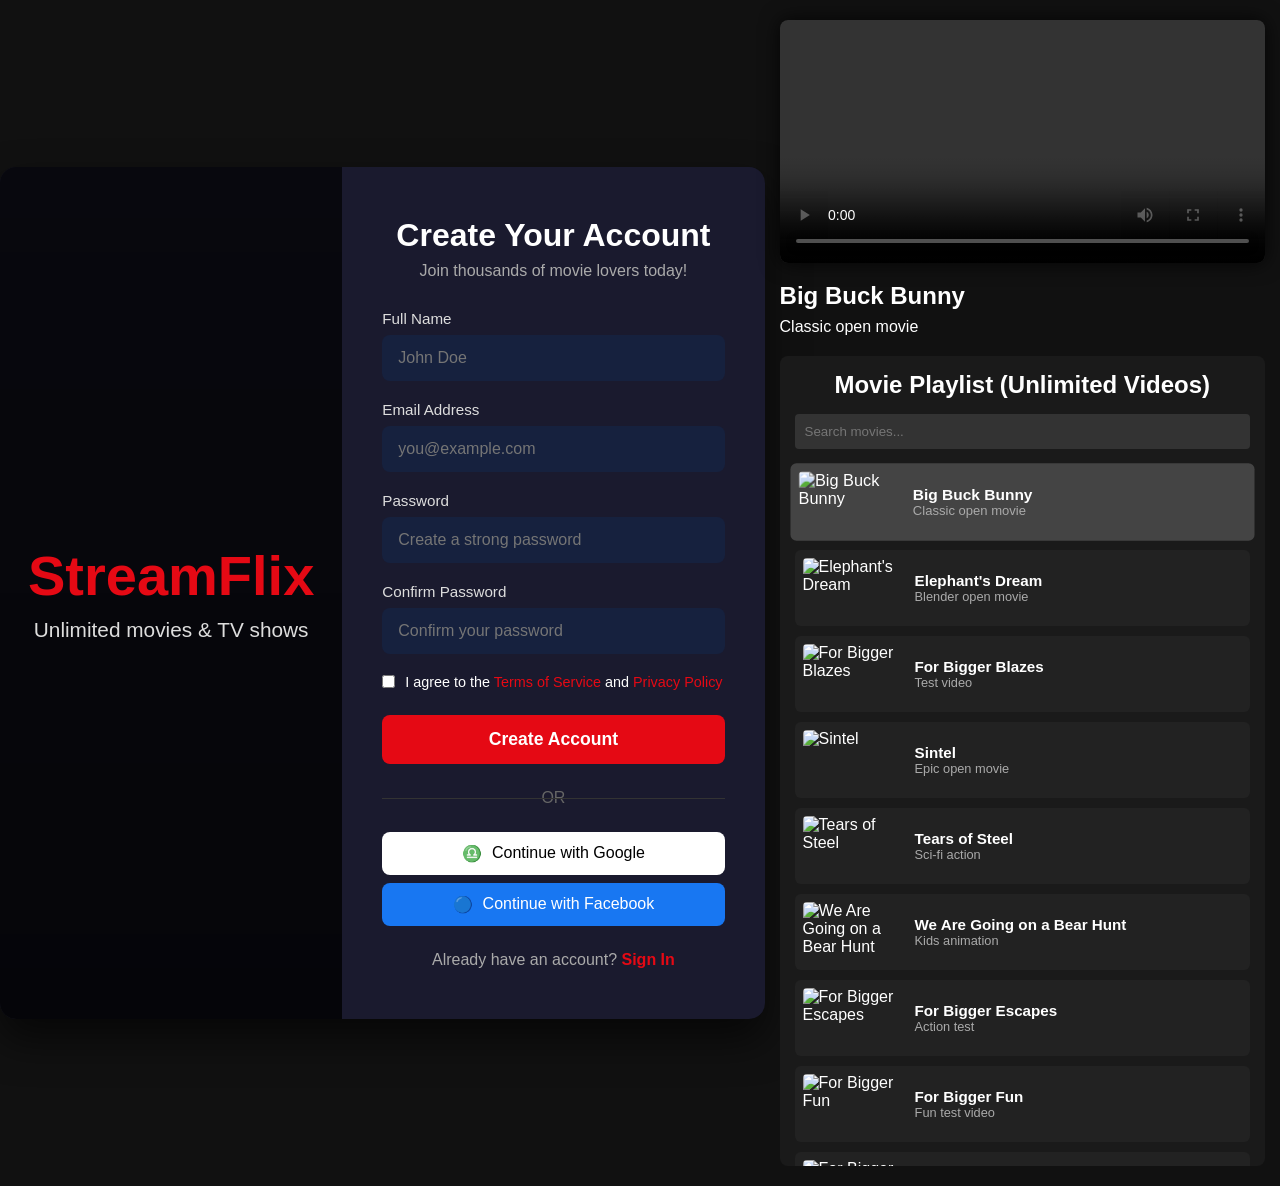
==== movie.html @ 19ef3d85 "Initial commit" ====
<!DOCTYPE html>
<html lang="en">
<head>
  <meta charset="UTF-8">
  <meta name="viewport" content="width=device-width, initial-scale=1.0">
  <title>Movie Streamer</title>
  <link rel="stylesheet" href="style.css">
</head>
<body>

<div class="account-container">
    <!-- Left Side - Image / Branding -->
    <div class="left-side">
      <div class="overlay">
        <h1>StreamFlix</h1>
        <p>Unlimited movies & TV shows</p>
      </div>
    </div>

    <!-- Right Side - Form -->
    <div class="right-side">
      <div class="form-box">
        <h2>Create Your Account</h2>
        <p class="subtitle">Join thousands of movie lovers today!</p>

        <form id="accountForm">
          <div class="input-group">
            <label>Full Name</label>
            <input type="text" id="fullName" placeholder="John Doe" required>
          </div>

          <div class="input-group">
            <label>Email Address</label>
            <input type="email" id="email" placeholder="you@example.com" required>
          </div>

          <div class="input-group">
            <label>Password</label>
            <input type="password" id="password" placeholder="Create a strong password" required>
            <span id="togglePassword" class="toggle-password"></span>
          </div>

          <div class="input-group">
            <label>Confirm Password</label>
            <input type="password" id="confirmPassword" placeholder="Confirm your password" required>
          </div>

          <div class="checkbox-group">
            <input type="checkbox" id="terms" required>
            <label for="terms">I agree to the <a href="#">Terms of Service</a> and <a href="#">Privacy Policy</a></label>
          </div>

          <button type="submit" class="create-btn" onclick= create() >Create Account</button>
        </form>

        <div class="divider">
          <span>OR</span>
        </div>

        <!-- Social Login -->
        <div class="social-login">
          <button class="social-btn google">
            <span>♎                                                              </span> Continue with Google
          </button>
          <button class="social-btn facebook">
            <span>🔵</span> Continue with Facebook
          </button>
        </div>

        <p class="login-link">
          Already have an account? 
          <a href="signin.html">Sign In</a>
        </p>
      </div>
    </div>
  </div>




  <div class="container">
    <!-- Main Player -->
    <div class="player-section">
      <video id="mainVideo" controls width="100%" height="auto">
        Your browser does not support the video tag.
      </video>

      <div class="video-info">
        <h2 id="videoTitle">Select a movie from the playlist</h2>
        <p id="videoDesc">Enjoy free 30mb for siging in</p>
      </div>
    </div>

    <!-- Play  list  Sidebar -->
    <div class="playlist-section">
      <h2>Movie Playlist (Unlimited Videos)</h2>
      <input type="text" id="search" placeholder="Search movies..." onkeyup="filterPlaylist()">

      <div id="playlist" class="playlist"></div>
    </div>
  </div>

  <script src="js.js">
    function create(){
        window.location.href="netflix.html"
    }
  </script>
</body>
</html>
---- style.css ----
* {
  margin: 0;
  padding: 0;
  box-sizing: border-box;
}

body {
  font-family: 'Segoe UI', Arial, sans-serif;
  background: linear-gradient(135deg, #0f0c29, #302b63, #24243e);
  color: #fff;
  min-height: 100vh;
  display: flex;
  align-items: center;
  justify-content: center;
}

.account-container {
  display: flex;
  max-width: 1000px;
  width: 90%;
  background: #1a1a2e;
  border-radius: 16px;
  overflow: hidden;
  box-shadow: 0 20px 40px rgba(0, 0, 0, 0.6);
  margin: 40px auto;
}

.left-side {
  flex: 1;
  background: linear-gradient(rgba(0,0,0,0.7), rgba(0,0,0,0.8)), url('https://picsum.photos/id/1015/800/1000') center/cover no-repeat;
  display: flex;
  align-items: center;
  justify-content: center;
  position: relative;
  min-height: 600px;
}

.overlay {
  text-align: center;
  z-index: 2;
}

.overlay h1 {
  font-size: 3.5rem;
  color: #e50914;
  margin-bottom: 10px;
}

.overlay p {
  font-size: 1.3rem;
  color: #ddd;
}

.right-side {
  flex: 1;
  padding: 50px 40px;
  display: flex;
  align-items: center;
}

.form-box {
  width: 100%;
}

.form-box h2 {
  font-size: 2rem;
  margin-bottom: 8px;
  text-align: center;
}

.subtitle {
  text-align: center;
  color: #aaa;
  margin-bottom: 30px;
}

.input-group {
  position: relative;
  margin-bottom: 20px;
}

.input-group label {
  display: block;
  margin-bottom: 8px;
  font-size: 0.95rem;
  color: #ddd;
}

.input-group input {
  width: 100%;
  padding: 14px 16px;
  border: none;
  border-radius: 8px;
  background: #16213e;
  color: #fff;
  font-size: 1rem;
}

.input-group input:focus {
  outline: 2px solid #e50914;
}

.toggle-password {
  position: absolute;
  right: 15px;
  top: 42px;
  cursor: pointer;
  font-size: 1.3rem;
}

.checkbox-group {
  display: flex;
  align-items: center;
  gap: 10px;
  margin: 15px 0;
  font-size: 0.9rem;
}

.checkbox-group a {
  color: #e50914;
  text-decoration: none;
}

.checkbox-group a:hover {
  text-decoration: underline;
}

.create-btn {
  width: 100%;
  padding: 14px;
  background: #e50914;
  color: white;
  border: none;
  border-radius: 8px;
  font-size: 1.1rem;
  font-weight: bold;
  cursor: pointer;
  margin-top: 10px;
  transition: 0.3s;
}

.create-btn:hover {
  background: #f40612;
  transform: translateY(-2px);
}

.divider {
  text-align: center;
  margin: 25px 0;
  position: relative;
  color: #666;
}

.divider::before {
  content: '';
  position: absolute;
  top: 50%;
  left: 0;
  right: 0;
  height: 1px;
  background: #333;
}

.divider span {
  background: #1a1a2e;
  padding: 0 20px;
}

.social-login button {
  width: 100%;
  padding: 12px;
  margin: 8px 0;
  border: none;
  border-radius: 8px;
  font-size: 1rem;
  cursor: pointer;
  display: flex;
  align-items: center;
  justify-content: center;
  gap: 10px;
}

.social-btn.google {
  background: #fff;
  color: #000;
}

.social-btn.facebook {
  background: #1877f2;
  color: white;
}

.login-link {
  text-align: center;
  margin-top: 25px;
  color: #aaa;
}

.login-link a {
  color: #e50914;
  text-decoration: none;
  font-weight: bold;
}

.login-link a:hover {
  text-decoration: underline;
}

/* Responsive */
@media (max-width: 768px) {
  .account-container {
    flex-direction: column;
  }
  .left-side {
    min-height: 200px;
  }
}
* {
  margin: 0;
  padding: 0;
  box-sizing: border-box;
}

body {
  font-family: Arial, sans-serif;
  background: #111;
  color: #fff;
}

.container {
  display: flex;
  flex-wrap: wrap;
  max-width: 1400px;
  margin: 20px auto;
  gap: 20px;
  padding: 0 15px;
}

.player-section {
  flex: 2;
  min-width: 300px;
}

video {
  background: #000;
  border-radius: 8px;
  box-shadow: 0 0 20px rgba(0,0,0,0.8);
}

.video-info {
  margin-top: 15px;
}

.video-info h2 {
  font-size: 1.5rem;
  margin-bottom: 8px;
}

.playlist-section {
  flex: 1;
  min-width: 280px;
  background: #1a1a1a;
  border-radius: 8px;
  padding: 15px;
  max-height: 90vh;
  overflow-y: auto;
}

.playlist-section h2 {
  margin-bottom: 15px;
  text-align: center;
}

#search {
  width: 100%;
  padding: 10px;
  margin-bottom: 15px;
  border: none;
  border-radius: 4px;
  background: #333;
  color: #fff;
}

.playlist {
  display: flex;
  flex-direction: column;
  gap: 10px;
}

.playlist-item {
  display: flex;
  align-items: center;
  gap: 12px;
  background: #222;
  padding: 8px;
  border-radius: 6px;
  cursor: pointer;
  transition: 0.3s;
}

.playlist-item:hover, .playlist-item.active {
  background: #444;
  transform: scale(1.02);
}

.playlist-item img {
  width: 100px;
  height: 60px;
  object-fit: cover;
  border-radius: 4px;
}

.playlist-item .info h4 {
  font-size: 0.95rem;
}

.playlist-item .info p {
  font-size: 0.8rem;
  color: #aaa;
}

/* Responsive */
@media (max-width: 900px) {
  .container {
    flex-direction: column;
  }
}
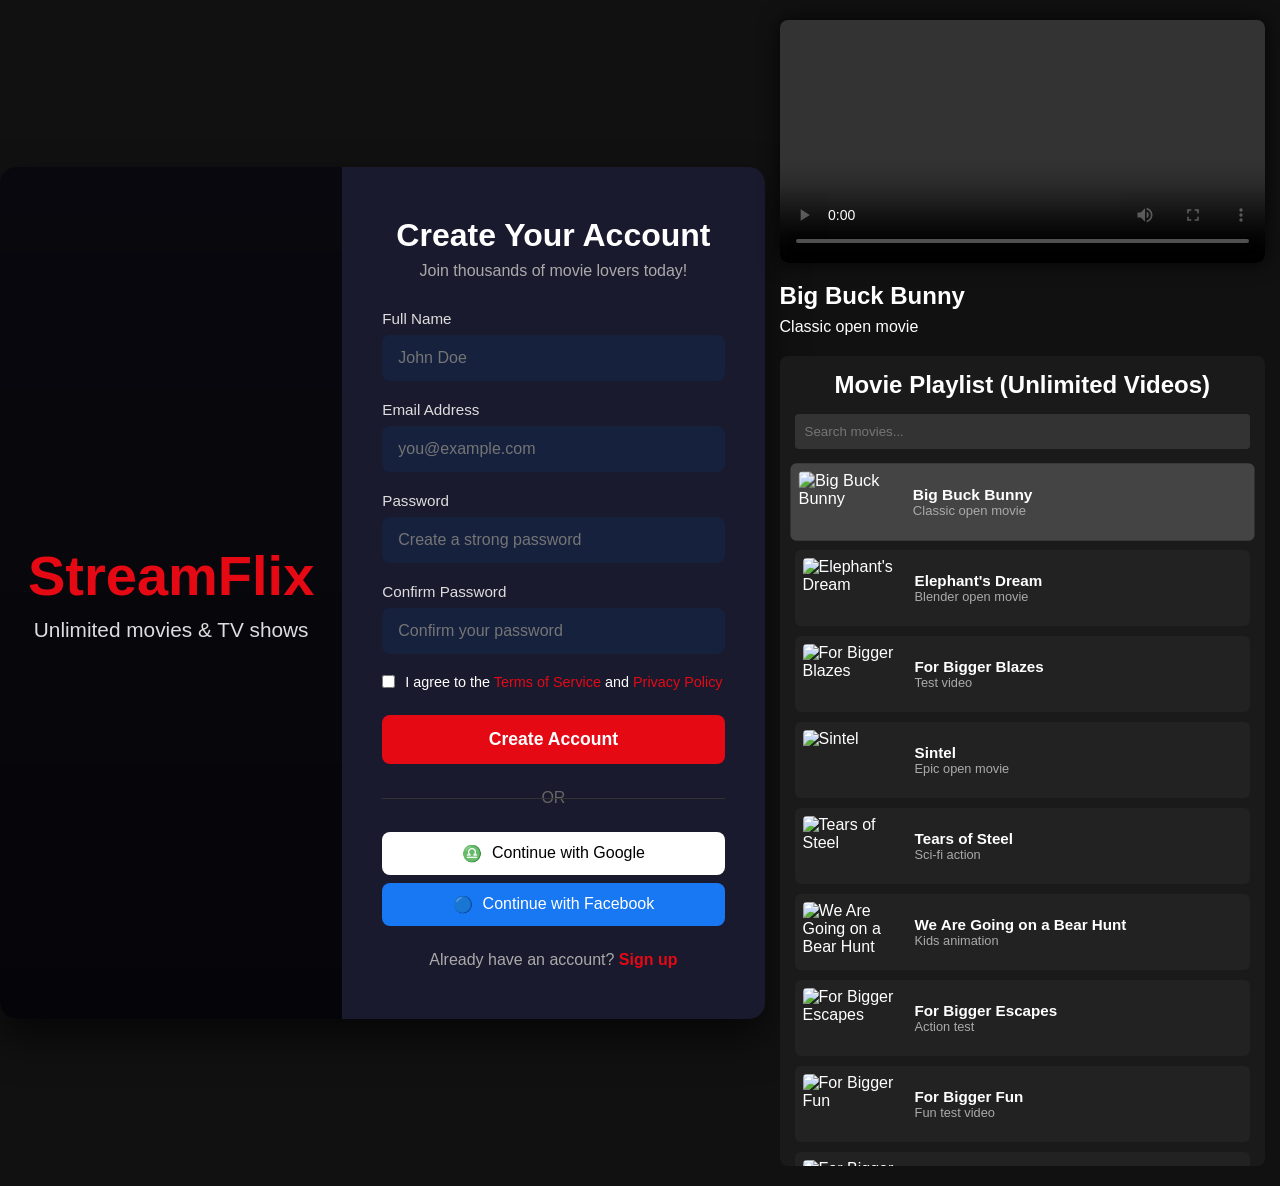
==== commit c4df1ab9: "link change" ====
--- a/movie.html
+++ b/movie.html
@@ -69,7 +69,7 @@
 
         <p class="login-link">
           Already have an account? 
-          <a href="signin.html">Sign In</a>
+          <a href="signin.html" onclick="signup()">Sign up</a>
         </p>
       </div>
     </div>
@@ -100,9 +100,12 @@
     </div>
   </div>
 
-  <script src="js.js">
+  <script src="movie.js">
     function create(){
         window.location.href="netflix.html"
+    }
+    function signup(){
+      window.location.href="index.html"
     }
   </script>
 </body>
--- a/style.css
+++ b/style.css
@@ -16,7 +16,7 @@
 
 .account-container {
   display: flex;
-  max-width: 1000px;
+  max-width: 100%;
   width: 90%;
   background: #1a1a2e;
   border-radius: 16px;
@@ -205,8 +205,8 @@
 .login-link a:hover {
   text-decoration: underline;
 }
-
-/* Responsive */
+/* 
+Responsive */
 @media (max-width: 768px) {
   .account-container {
     flex-direction: column;
@@ -230,7 +230,7 @@
 .container {
   display: flex;
   flex-wrap: wrap;
-  max-width: 1400px;
+  max-width: 100%;
   margin: 20px auto;
   gap: 20px;
   padding: 0 15px;
@@ -258,7 +258,7 @@
 
 .playlist-section {
   flex: 1;
-  min-width: 280px;
+  min-width: 100%;
   background: #1a1a1a;
   border-radius: 8px;
   padding: 15px;
@@ -320,8 +320,22 @@
 }
 
 /* Responsive */
-@media (max-width: 900px) {
+/* @media (max-width: 900px) {
   .container {
     flex-direction: column;
   }
+} */
+@media (max-width: 768px){
+    .container{
+      padding: 25px 25px 25px 25px;
+    }
+    .account-container{
+       padding: 25px 25px 25px 25px;
+    }
+    .form-box {
+     padding: 25px 25px 25px 25px;
+}
+.playlist-section {
+  padding: 25px 25px 25px 25px;
+}
 }
